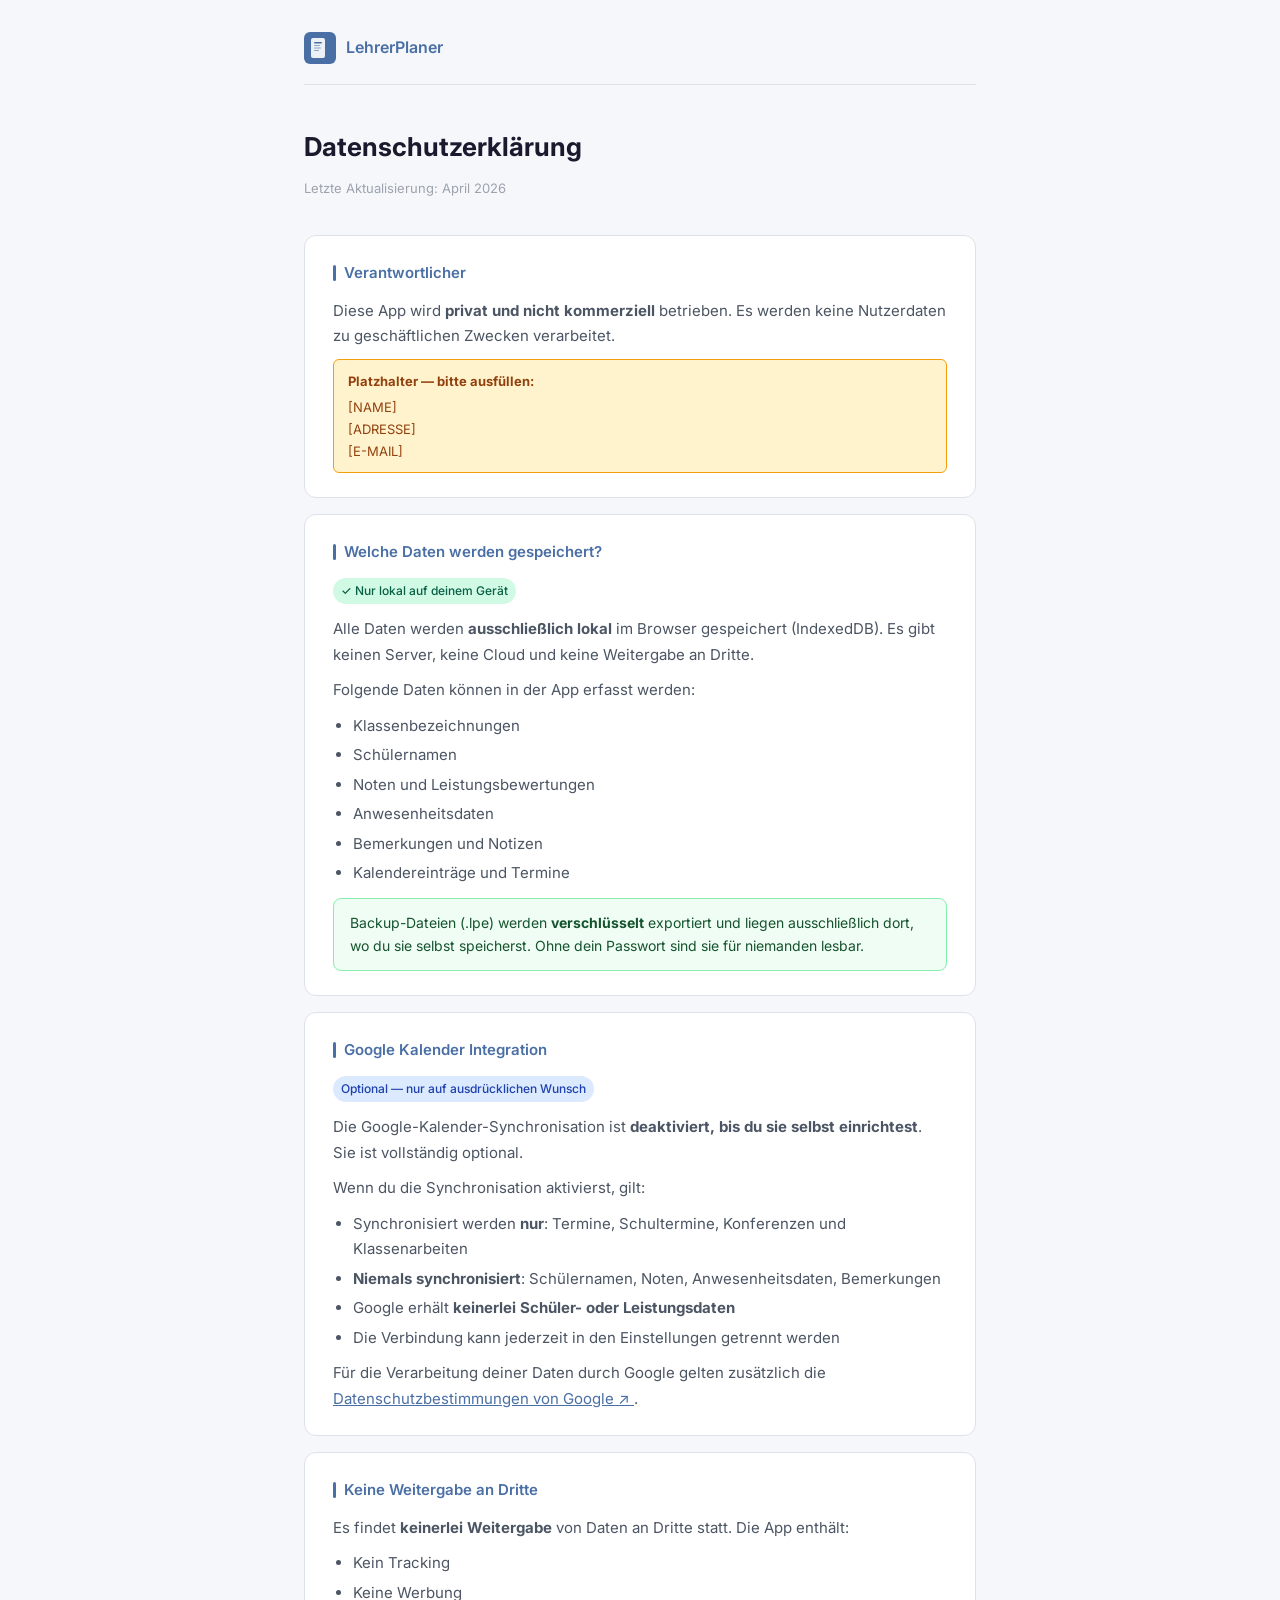
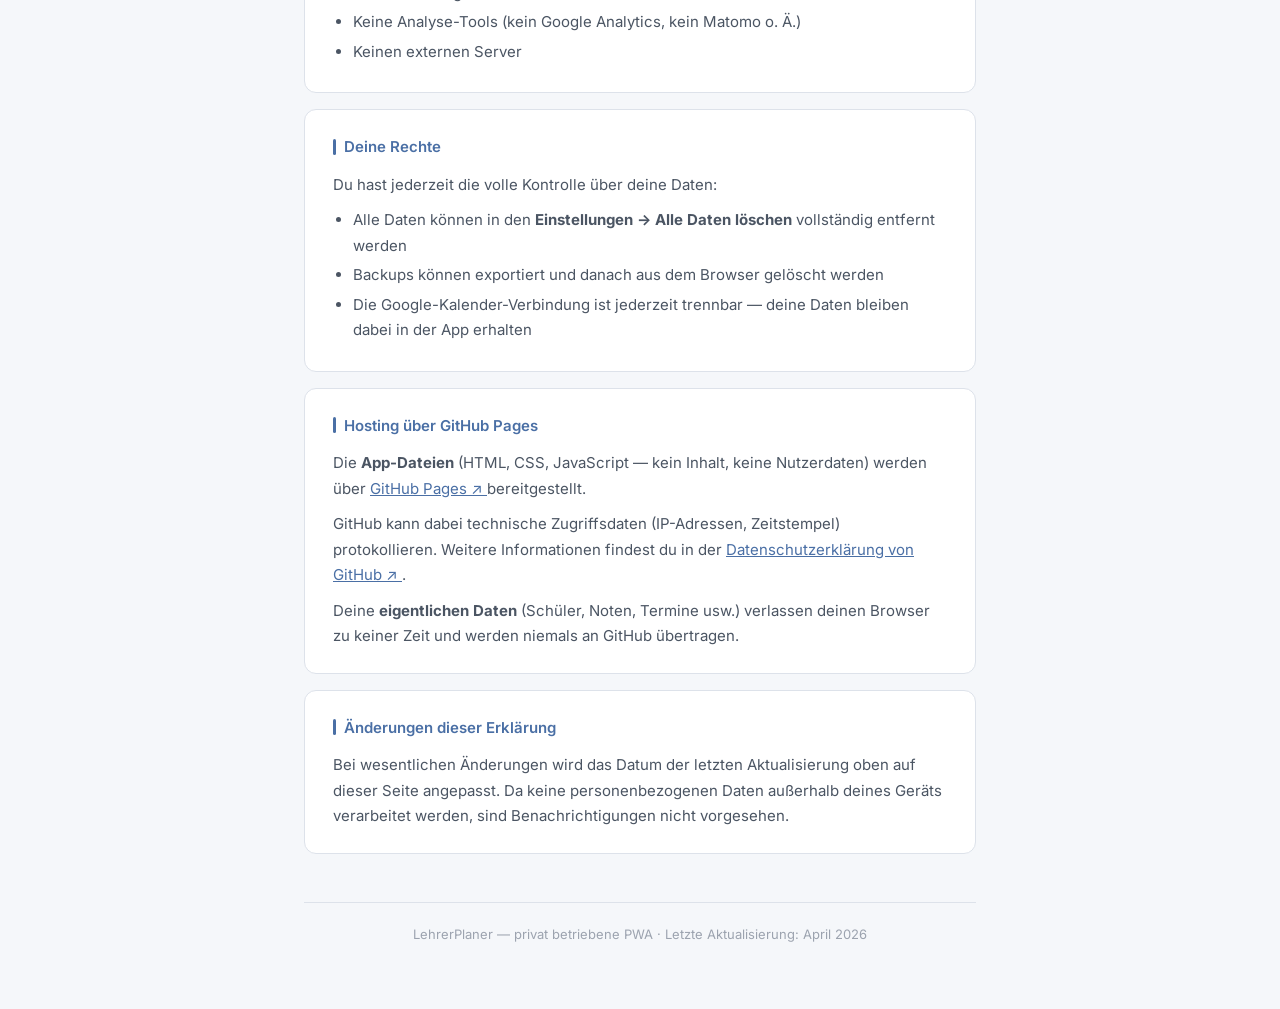
==== datenschutz.html @ 1f1c42ae "Add Datenschutzerklaerung" ====
<!DOCTYPE html>
<html lang="de">
<head>
  <meta charset="UTF-8">
  <meta name="viewport" content="width=device-width, initial-scale=1.0">
  <meta name="robots" content="noindex">
  <title>Datenschutzerklärung — LehrerPlaner</title>
  <link rel="preconnect" href="https://fonts.googleapis.com">
  <link rel="stylesheet" href="https://fonts.googleapis.com/css2?family=Inter:wght@300;400;500;600;700&display=swap">
  <style>
    :root {
      --primary:      #4A6FA5;
      --primary-dark: #2d4f7a;
      --bg:           #F5F7FA;
      --surface:      #FFFFFF;
      --border:       #DDE2EA;
      --text:         #1A1A2E;
      --text-2:       #4B5563;
      --text-muted:   #9CA3AF;
      --success:      #10B981;
      --font:         'Inter', system-ui, -apple-system, sans-serif;
    }

    *, *::before, *::after { box-sizing: border-box; margin: 0; padding: 0; }

    body {
      font-family: var(--font);
      background: var(--bg);
      color: var(--text);
      font-size: 15px;
      line-height: 1.7;
    }

    .page {
      max-width: 720px;
      margin: 0 auto;
      padding: 32px 24px 64px;
    }

    /* Header */
    .site-header {
      display: flex;
      align-items: center;
      gap: 12px;
      margin-bottom: 40px;
      padding-bottom: 20px;
      border-bottom: 1px solid var(--border);
    }

    .site-header a {
      display: flex;
      align-items: center;
      gap: 10px;
      text-decoration: none;
      color: var(--primary);
      font-weight: 600;
      font-size: 16px;
    }

    .site-header a:hover { color: var(--primary-dark); }

    .header-logo-svg { width: 32px; height: 32px; flex-shrink: 0; }

    /* Document header */
    .doc-header { margin-bottom: 36px; }

    .doc-header h1 {
      font-size: 26px;
      font-weight: 700;
      color: var(--text);
      margin-bottom: 8px;
    }

    .doc-meta {
      font-size: 13px;
      color: var(--text-muted);
    }

    /* Sections */
    .section {
      background: var(--surface);
      border: 1px solid var(--border);
      border-radius: 12px;
      padding: 24px 28px;
      margin-bottom: 16px;
    }

    .section h2 {
      font-size: 15px;
      font-weight: 600;
      color: var(--primary);
      margin-bottom: 12px;
      display: flex;
      align-items: center;
      gap: 8px;
    }

    .section h2::before {
      content: '';
      display: inline-block;
      width: 3px;
      height: 16px;
      background: var(--primary);
      border-radius: 2px;
      flex-shrink: 0;
    }

    .section p { color: var(--text-2); margin-bottom: 10px; }
    .section p:last-child { margin-bottom: 0; }

    .section ul, .section ol {
      color: var(--text-2);
      padding-left: 20px;
      margin-bottom: 10px;
    }

    .section ul:last-child,
    .section ol:last-child { margin-bottom: 0; }

    .section li { margin-bottom: 4px; }

    .placeholder {
      background: #FFF3CD;
      border: 1px solid #F59E0B;
      border-radius: 6px;
      padding: 10px 14px;
      font-size: 13px;
      color: #92400E;
      margin-top: 10px;
    }

    .placeholder strong { display: block; margin-bottom: 4px; }

    .badge-local {
      display: inline-flex;
      align-items: center;
      gap: 4px;
      background: #D1FAE5;
      color: #065F46;
      font-size: 12px;
      font-weight: 500;
      padding: 3px 8px;
      border-radius: 20px;
      margin-bottom: 12px;
    }

    .badge-optional {
      display: inline-flex;
      align-items: center;
      gap: 4px;
      background: #DBEAFE;
      color: #1E40AF;
      font-size: 12px;
      font-weight: 500;
      padding: 3px 8px;
      border-radius: 20px;
      margin-bottom: 12px;
    }

    .highlight-box {
      background: #F0FDF4;
      border: 1px solid #86EFAC;
      border-radius: 8px;
      padding: 12px 16px;
      margin-top: 12px;
    }

    .highlight-box p { color: #14532D; margin: 0; font-size: 14px; }

    a { color: var(--primary); }
    a:hover { color: var(--primary-dark); }

    /* Footer */
    .site-footer {
      margin-top: 48px;
      padding-top: 20px;
      border-top: 1px solid var(--border);
      font-size: 13px;
      color: var(--text-muted);
      text-align: center;
    }

    /* Print */
    @media print {
      body { background: white; font-size: 12pt; }
      .site-header a { color: black; }
      .section { border: 1px solid #ccc; box-shadow: none; }
      .section h2 { color: black; }
      .section h2::before { background: black; }
      a { color: black; text-decoration: underline; }
      .back-link { display: none; }
    }

    @media (max-width: 600px) {
      .page { padding: 20px 16px 48px; }
      .section { padding: 18px 16px; }
      .doc-header h1 { font-size: 22px; }
    }
  </style>
</head>
<body>

<div class="page">

  <!-- Back to app -->
  <header class="site-header">
    <a href="/" class="back-link">
      <svg class="header-logo-svg" viewBox="0 0 32 32" fill="none" xmlns="http://www.w3.org/2000/svg">
        <rect width="32" height="32" rx="6" fill="#4A6FA5"/>
        <rect x="7" y="6" width="14" height="20" rx="2" fill="rgba(255,255,255,0.9)"/>
        <rect x="10" y="10" width="8" height="1.5" rx="0.75" fill="#4A6FA5"/>
        <rect x="10" y="13" width="6" height="1" rx="0.5" fill="rgba(74,111,165,0.6)"/>
        <rect x="10" y="15.5" width="7" height="1" rx="0.5" fill="rgba(74,111,165,0.6)"/>
        <rect x="10" y="18" width="5" height="1" rx="0.5" fill="rgba(74,111,165,0.6)"/>
      </svg>
      LehrerPlaner
    </a>
  </header>

  <!-- Title -->
  <div class="doc-header">
    <h1>Datenschutzerklärung</h1>
    <div class="doc-meta">Letzte Aktualisierung: April 2026</div>
  </div>

  <!-- Verantwortlicher -->
  <div class="section">
    <h2>Verantwortlicher</h2>
    <p>
      Diese App wird <strong>privat und nicht kommerziell</strong> betrieben.
      Es werden keine Nutzerdaten zu geschäftlichen Zwecken verarbeitet.
    </p>
    <div class="placeholder">
      <strong>Platzhalter — bitte ausfüllen:</strong>
      [NAME]<br>
      [ADRESSE]<br>
      [E-MAIL]
    </div>
  </div>

  <!-- Datenspeicherung -->
  <div class="section">
    <h2>Welche Daten werden gespeichert?</h2>
    <div class="badge-local">✓ Nur lokal auf deinem Gerät</div>
    <p>
      Alle Daten werden <strong>ausschließlich lokal</strong> im Browser gespeichert
      (IndexedDB). Es gibt keinen Server, keine Cloud und keine Weitergabe an Dritte.
    </p>
    <p>Folgende Daten können in der App erfasst werden:</p>
    <ul>
      <li>Klassenbezeichnungen</li>
      <li>Schülernamen</li>
      <li>Noten und Leistungsbewertungen</li>
      <li>Anwesenheitsdaten</li>
      <li>Bemerkungen und Notizen</li>
      <li>Kalendereinträge und Termine</li>
    </ul>
    <div class="highlight-box">
      <p>
        Backup-Dateien (.lpe) werden <strong>verschlüsselt</strong> exportiert und
        liegen ausschließlich dort, wo du sie selbst speicherst.
        Ohne dein Passwort sind sie für niemanden lesbar.
      </p>
    </div>
  </div>

  <!-- Google Kalender -->
  <div class="section">
    <h2>Google Kalender Integration</h2>
    <div class="badge-optional">Optional — nur auf ausdrücklichen Wunsch</div>
    <p>
      Die Google-Kalender-Synchronisation ist <strong>deaktiviert, bis du sie
      selbst einrichtest</strong>. Sie ist vollständig optional.
    </p>
    <p>Wenn du die Synchronisation aktivierst, gilt:</p>
    <ul>
      <li>Synchronisiert werden <strong>nur</strong>: Termine, Schultermine,
          Konferenzen und Klassenarbeiten</li>
      <li><strong>Niemals synchronisiert</strong>: Schülernamen, Noten,
          Anwesenheitsdaten, Bemerkungen</li>
      <li>Google erhält <strong>keinerlei Schüler- oder Leistungsdaten</strong></li>
      <li>Die Verbindung kann jederzeit in den Einstellungen getrennt werden</li>
    </ul>
    <p>
      Für die Verarbeitung deiner Daten durch Google gelten zusätzlich die
      <a href="https://policies.google.com/privacy" target="_blank" rel="noopener noreferrer">
        Datenschutzbestimmungen von Google ↗
      </a>.
    </p>
  </div>

  <!-- Keine Weitergabe -->
  <div class="section">
    <h2>Keine Weitergabe an Dritte</h2>
    <p>
      Es findet <strong>keinerlei Weitergabe</strong> von Daten an Dritte statt.
      Die App enthält:
    </p>
    <ul>
      <li>Kein Tracking</li>
      <li>Keine Werbung</li>
      <li>Keine Analyse-Tools (kein Google Analytics, kein Matomo o. Ä.)</li>
      <li>Keinen externen Server</li>
    </ul>
  </div>

  <!-- Betroffenenrechte -->
  <div class="section">
    <h2>Deine Rechte</h2>
    <p>Du hast jederzeit die volle Kontrolle über deine Daten:</p>
    <ul>
      <li>Alle Daten können in den <strong>Einstellungen → Alle Daten löschen</strong>
          vollständig entfernt werden</li>
      <li>Backups können exportiert und danach aus dem Browser gelöscht werden</li>
      <li>Die Google-Kalender-Verbindung ist jederzeit trennbar —
          deine Daten bleiben dabei in der App erhalten</li>
    </ul>
  </div>

  <!-- Hosting -->
  <div class="section">
    <h2>Hosting über GitHub Pages</h2>
    <p>
      Die <strong>App-Dateien</strong> (HTML, CSS, JavaScript — kein Inhalt,
      keine Nutzerdaten) werden über
      <a href="https://pages.github.com" target="_blank" rel="noopener noreferrer">
        GitHub Pages ↗
      </a>
      bereitgestellt.
    </p>
    <p>
      GitHub kann dabei technische Zugriffsdaten (IP-Adressen, Zeitstempel)
      protokollieren. Weitere Informationen findest du in der
      <a href="https://docs.github.com/site-policy/privacy-policies/github-general-privacy-statement"
         target="_blank" rel="noopener noreferrer">
        Datenschutzerklärung von GitHub ↗
      </a>.
    </p>
    <p>
      Deine <strong>eigentlichen Daten</strong> (Schüler, Noten, Termine usw.)
      verlassen deinen Browser zu keiner Zeit und werden niemals an GitHub übertragen.
    </p>
  </div>

  <!-- Änderungen -->
  <div class="section">
    <h2>Änderungen dieser Erklärung</h2>
    <p>
      Bei wesentlichen Änderungen wird das Datum der letzten Aktualisierung
      oben auf dieser Seite angepasst. Da keine personenbezogenen Daten
      außerhalb deines Geräts verarbeitet werden, sind Benachrichtigungen
      nicht vorgesehen.
    </p>
  </div>

  <footer class="site-footer">
    LehrerPlaner — privat betriebene PWA · Letzte Aktualisierung: April 2026
  </footer>

</div>

</body>
</html>
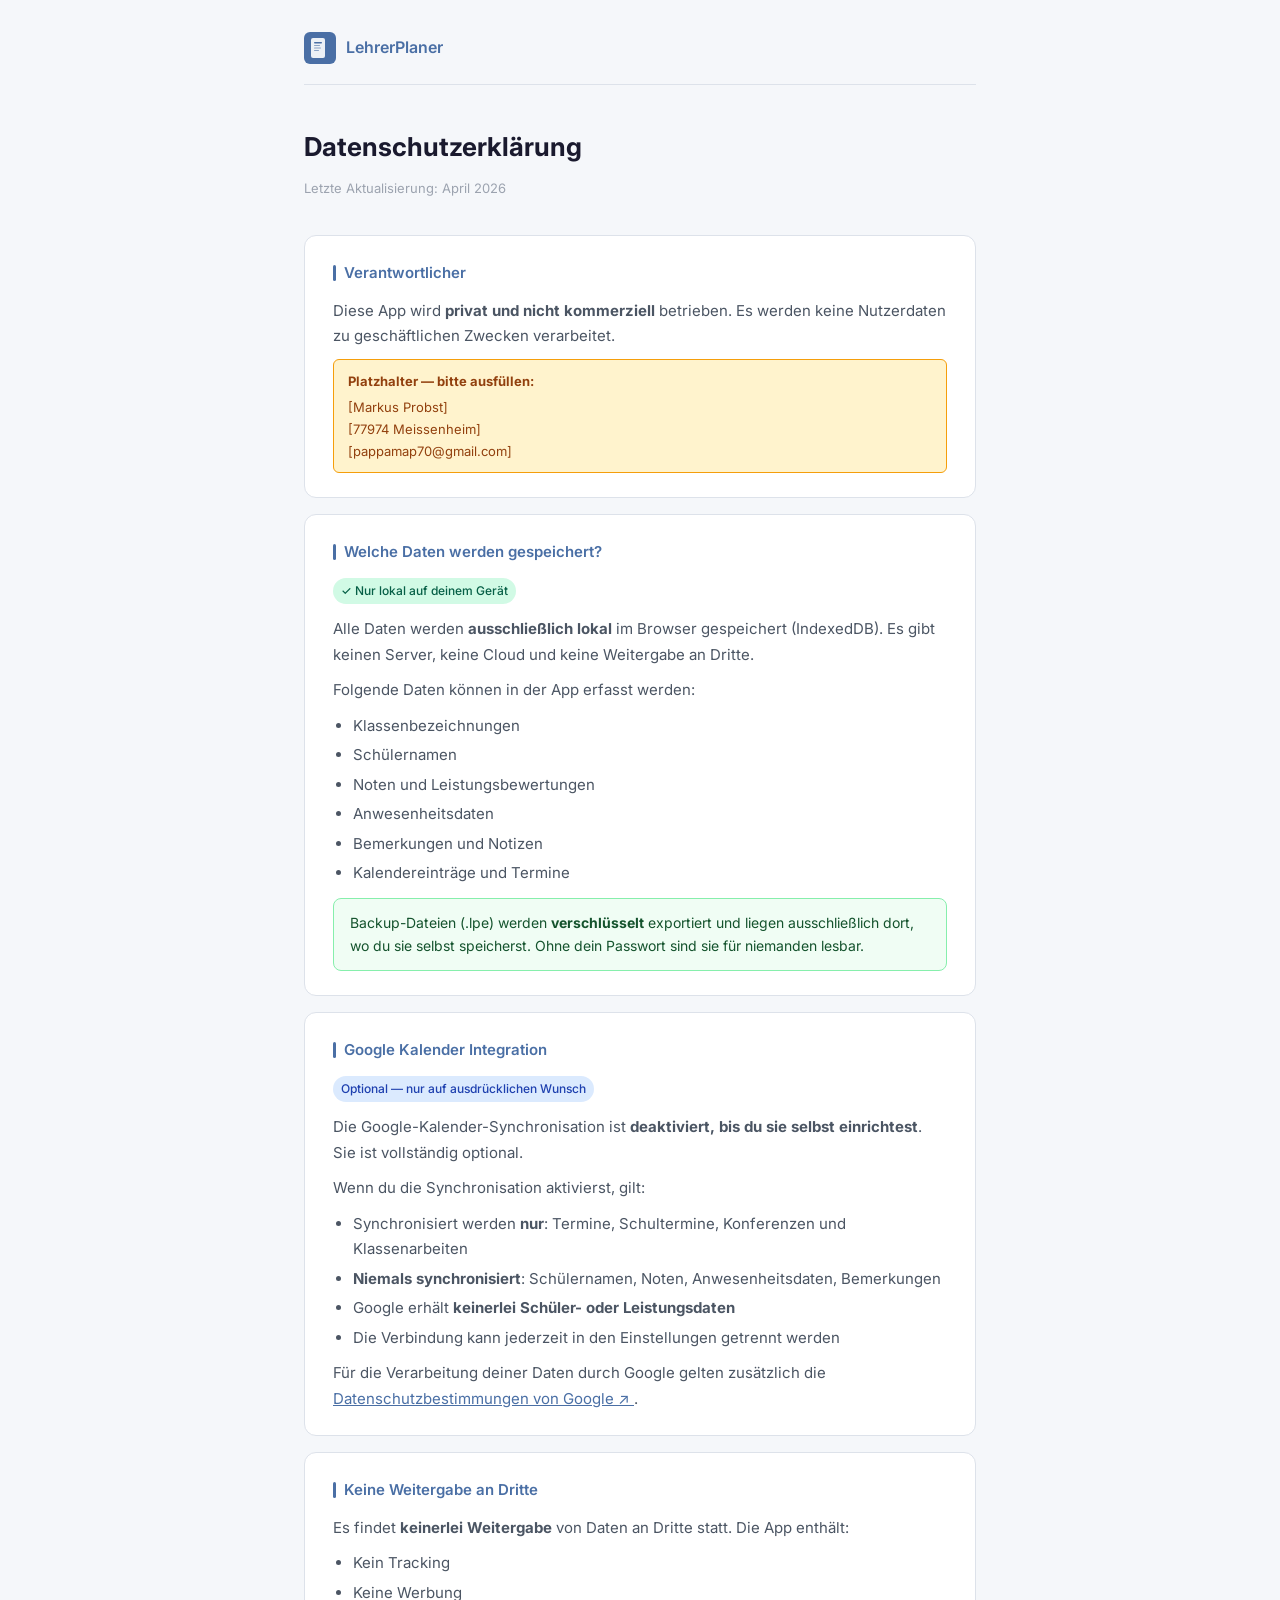
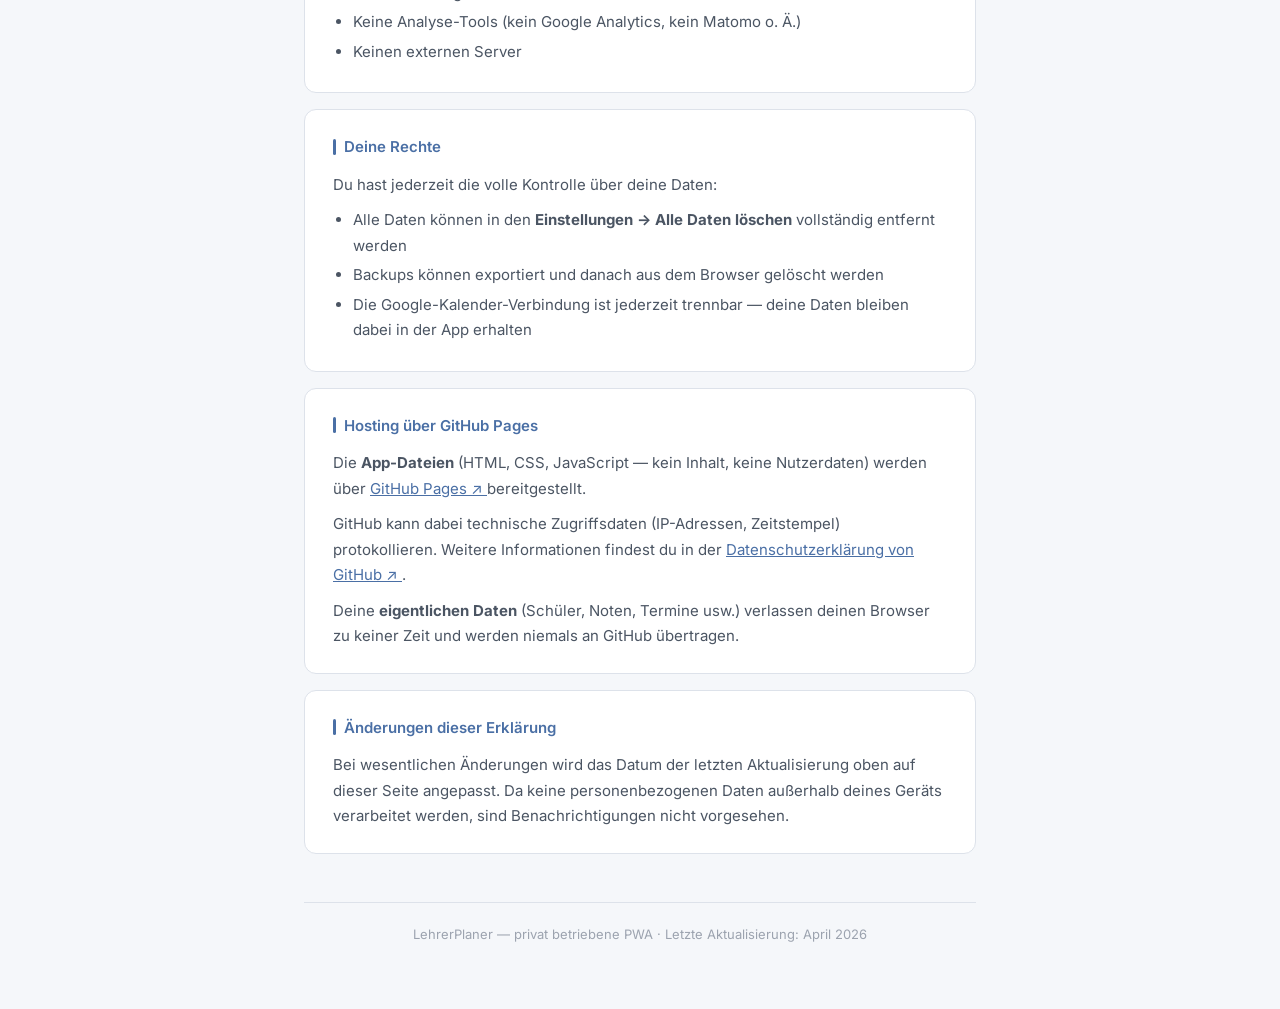
==== commit 2879ec5d: "Update datenschutz.html" ====
--- a/datenschutz.html
+++ b/datenschutz.html
@@ -232,9 +232,9 @@
     </p>
     <div class="placeholder">
       <strong>Platzhalter — bitte ausfüllen:</strong>
-      [NAME]<br>
-      [ADRESSE]<br>
-      [E-MAIL]
+      [Markus Probst]<br>
+      [77974 Meissenheim]<br>
+      [pappamap70@gmail.com]
     </div>
   </div>
 
